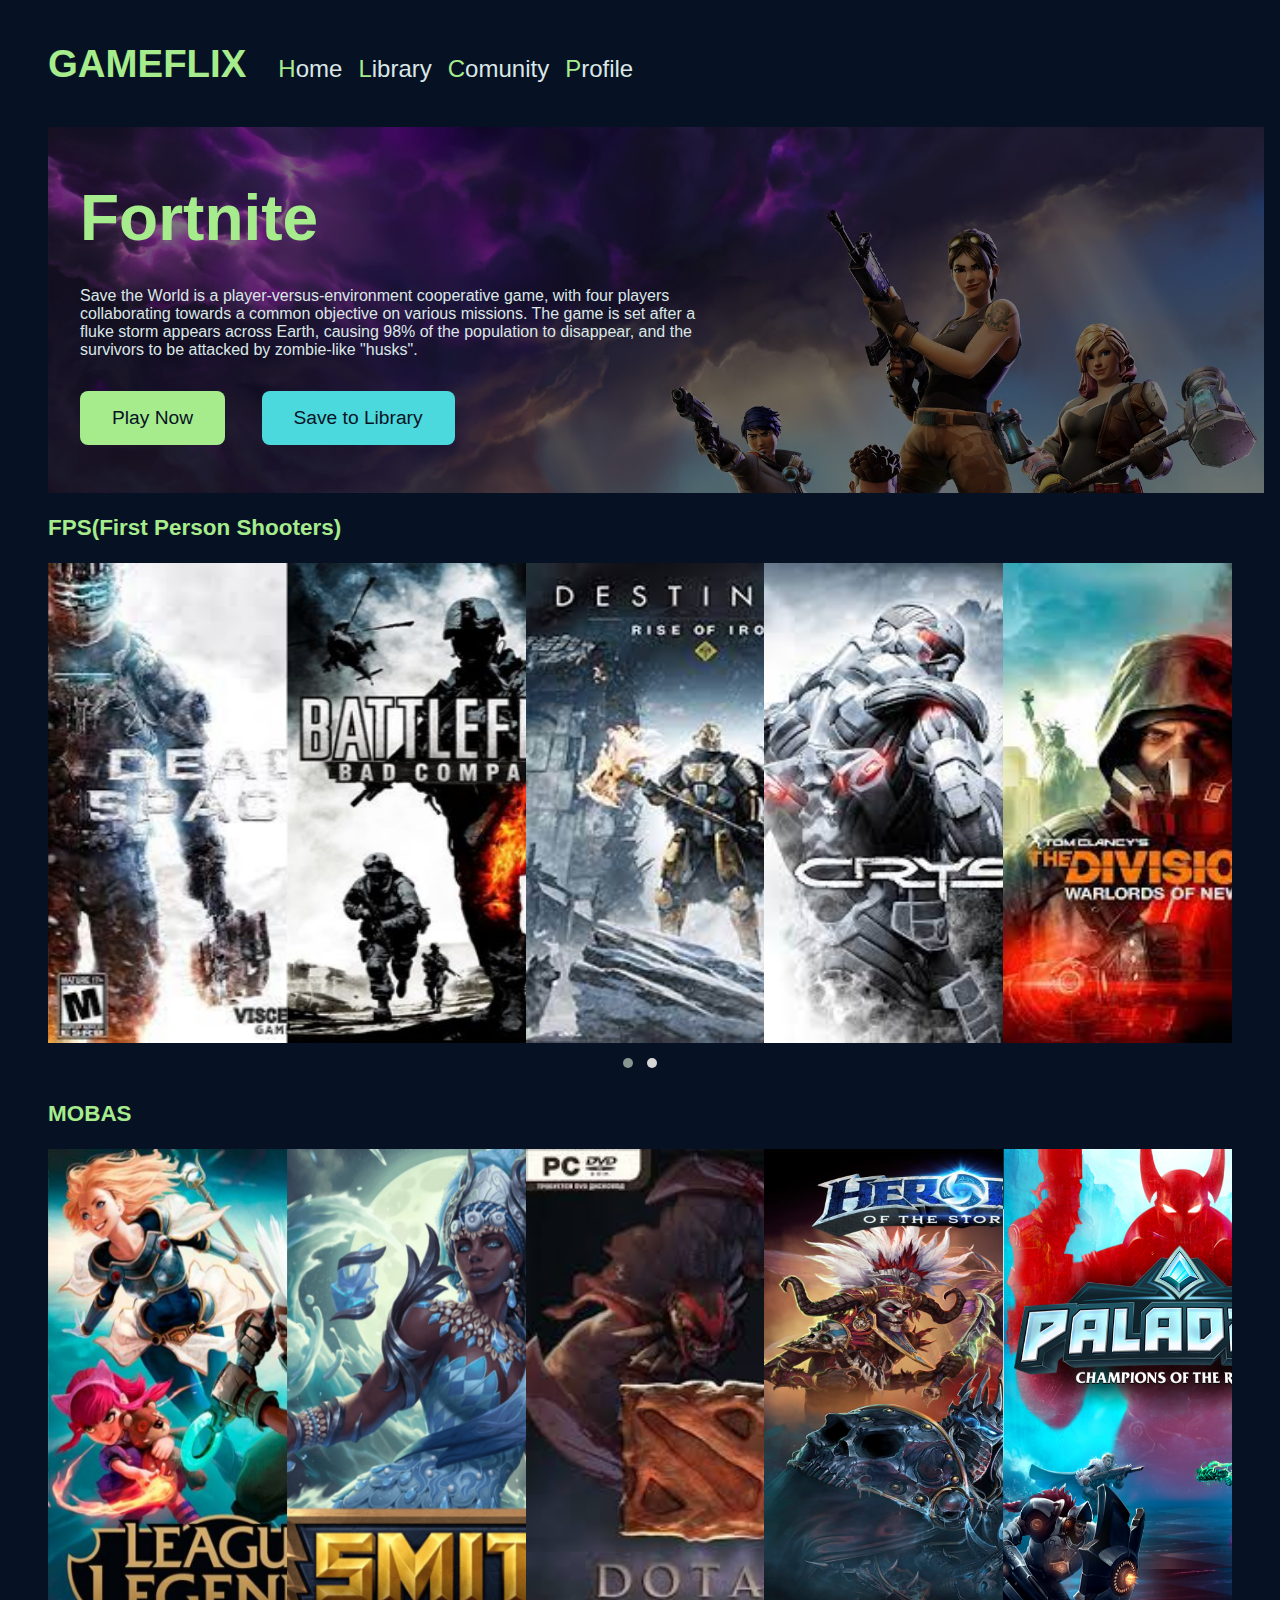
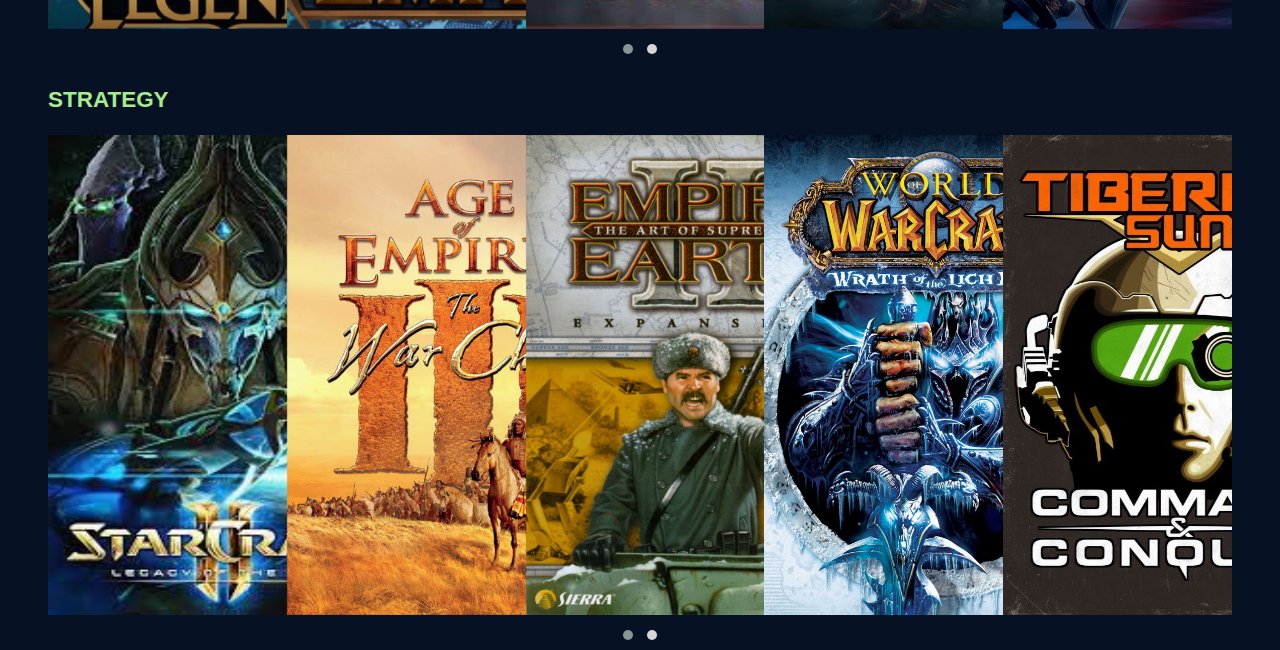
==== index.html @ 9cc9ceff "finished adding correct images on game scetions" ====
<!DOCTYPE html>
<html lang="en">
<head>
    <meta charset="UTF-8">
    <meta http-equiv="X-UA-Compatible" content="IE=edge">
    <meta name="viewport" content="width=device-width, initial-scale=1.0">

    <!-- site css -->
    <link rel="stylesheet" href="css/main.css">

    <!-- carrosel css -->
    <link rel="stylesheet" href="css/owl/owl.carousel.min.css">
    <link rel="stylesheet" href="css/owl/owl.theme.default.min.css">

    <title>GameFlix</title>
</head>
<body>
    <header>
        <div class="wrapper">
            <h1 class="green_text">GAMEFLIX</h1>
            <nav>
                <a href=""><span class="green_text">H</span>ome</a>
                <a href=""><span class="green_text">L</span>ibrary</a>
                <a href=""><span class="green_text">C</span>omunity</a>
                <a href=""><span class="green_text">P</span>rofile</a>
            </nav>
        </div>
    </header>
    <main>
        <section class="cover_game">
            
                <h2 class="title">Fortnite</h2>
                <p class="description">Save the World is a player-versus-environment cooperative game, with four players collaborating towards a common objective on various missions. The game is set after a fluke storm appears across Earth, causing 98% of the population to disappear, and the survivors to be attacked by zombie-like "husks".</p>
                <div class="wrapper">
                <div class="buttons">
                    <button class="play">
                        Play Now
                    </button>
                    <button class="save">
                        Save to Library
                    </button>
                </div>
                </div>
        </section>
        <section class="games_section">
            <h3 class="game_section_title">FPS(First Person Shooters)</h3>
            <div class="owl-carousel owl-theme ">
                <div class="item"><img src="imgs/thumbs/fps/fps_thumb1.jpg" alt=""></div>
                <div class="item"><img src="imgs/thumbs/fps/fps_thumb2.jpg" alt=""></div>
                <div class="item"><img src="imgs/thumbs/fps/fps_thumb3.jpg" alt=""></div>
                <div class="item"><img src="imgs/thumbs/fps/fps_thumb4.jpg" alt=""></div>
                <div class="item"><img src="imgs/thumbs/fps/fps_thumb5.jpg" alt=""></div>
                <div class="item"><img src="imgs/thumbs/fps/fps_thumb6.jpg" alt=""></div>
                <div class="item"><img src="imgs/thumbs/fps/fps_thumb7.jpg" alt=""></div>
                <div class="item"><img src="imgs/thumbs/fps/fps_thumb8.jpg" alt=""></div>
                <div class="item"><img src="imgs/thumbs/fps/fps_thumb9.jpg" alt=""></div>
                <div class="item"><img src="imgs/thumbs/fps/fps_thumb10.jpg" alt=""></div>                
            </div>
        </section>

        <section class="games_section">
            <h3 class="game_section_title">MOBAS</h3>
            <div class="owl-carousel owl-theme ">
                <div class="item"><img src="imgs/thumbs/moba/mbaa_thumbs_1.jpg" alt=""></div>
                <div class="item"><img src="imgs/thumbs/moba/mbaa_thumbs_2.png" alt=""></div>
                <div class="item"><img src="imgs/thumbs/moba/mbaa_thumbs_3.jpg" alt=""></div>
                <div class="item"><img src="imgs/thumbs/moba/mbaa_thumbs_4.jpg" alt=""></div>
                <div class="item"><img src="imgs/thumbs/moba/mbaa_thumbs_5.jpg" alt=""></div>
                <div class="item"><img src="imgs/thumbs/moba/mbaa_thumbs_6.jpg" alt=""></div>
                <div class="item"><img src="imgs/thumbs/moba/mbaa_thumbs_7.webp" alt=""></div>
                <div class="item"><img src="imgs/thumbs/moba/mbaa_thumbs_8.jpg" alt=""></div>
                <div class="item"><img src="imgs/thumbs/moba/mbaa_thumbs_9.jpg" alt=""></div>
                <div class="item"><img src="imgs/thumbs/moba/mbaa_thumbs_10.jpg" alt=""></div>
                
                          
            </div>
        </section>

        <section class="games_section">
            <h3 class="game_section_title">STRATEGY</h3>
            <div class="owl-carousel owl-theme ">
                <div class="item"><img src="imgs/thumbs/strategy/straategy_thubs_1.jpg" alt=""></div>
                <div class="item"><img src="imgs/thumbs/strategy/straategy_thubs_2.jpg" alt=""></div>
                <div class="item"><img src="imgs/thumbs/strategy/straategy_thubs_3.jpg" alt=""></div>
                <div class="item"><img src="imgs/thumbs/strategy/straategy_thubs_4.jpg" alt=""></div>
                <div class="item"><img src="imgs/thumbs/strategy/straategy_thubs_5.jpg" alt=""></div>
                <div class="item"><img src="imgs/thumbs/strategy/straategy_thubs_6.jpg" alt=""></div>
                <div class="item"><img src="imgs/thumbs/strategy/straategy_thubs_7.jpg" alt=""></div>
                <div class="item"><img src="imgs/thumbs/strategy/straategy_thubs_8.jpg" alt=""></div>
                <div class="item"><img src="imgs/thumbs/strategy/straategy_thubs_9.jpeg" alt=""></div>
                <div class="item"><img src="imgs/thumbs/strategy/straategy_thubs_10.jpg" alt=""></div>
                
                
            </div>
        </section>

    </main>

    <!-- scripst -->
    
    <!-- owl carrrosel scrpst -->
    <script src="https://ajax.googleapis.com/ajax/libs/jquery/3.3.1/jquery.min.js"></script>
    <script defer src="js/owl/owl.carousel.min.js"></script>

    <!-- site scripts -->
    <script defer src="js/main.js"></script>
</body>
</html>

<!-- taarefaas
-- menu de naavegaaçãao estilizxar
-- cobver ge estilizzar
-- introduzir primerio carocel
-- ???


-->
---- css/main.css ----
:root{
    --light_green: #a6ec8d;
    --rich_black_forgra_29: #061223;
    --text_white: #dbe7e7;
    --dark_turquoise: #4CD9DE;
}

/* reset css */
/* 
*{
    padding: 0;
    margin: 0;
    box-sizing: border-box;
    text-decoration: none;
    font-family: sans-serif;
    font-size: 14px;
    font-family: 'Space Mono', monospace;
} */

/* base site rules */

a{
    color: var(--text_white);
    text-decoration: none;
}

body{
    background-color: var(--rich_black_forgra_29);
    color: var(--text_white);
    margin: 0 3rem;
    font-family: 'Arial', 'Helvetica', sans-serif;
    font-size: 1.2rem;
}

.wrapper{
    display: flex;
    align-items: baseline;
    justify-content: flex-start;
    margin: 1rem 0;

}

.green_text{
    color: var(--light_green);
}


/* header rules */

header nav{
    display: flex;
    align-items: center;
    justify-content: flex-start;
    width: 100%;
}
header nav {
    margin-left: 1rem

}

header nav a{
    margin-left: 1rem;
    font-size: 1.5rem;
    
}


/* featured game */

.cover_game{
    display: flex;
    flex-direction: column;
    justify-content: center;
    align-items: flex-start;

    background-image: linear-gradient(rgba(0,0,0,.5),rgba(0,0,0,.5)100%) , url("../imgs/cover/fortnite_cover_image.jpg");
    background-size: cover;
    min-height: 30vh;
    width: 100%;
    font-size: 1rem;
    padding-left: 2rem;
    padding-bottom: 2rem;
}

.cover_game .title{
    font-size: 4rem;
    color: var(--light_green);
    margin-bottom: 1rem;
}

.cover_game .description{
    margin-top: 1rem;
    width: 55%;
}

.cover_game .wrapper .buttons button{
    padding: 1rem 2rem;
    margin-right: 2rem;
    border: none;
    border-radius: 0.5rem;
    color: var(--rich_black_forgra_29);
    font-size: 1.2rem;
    
}

.play{
    background-color: var(--light_green);
}

.save{
    background-color: var(--dark_turquoise);
}

/* games section list */


.games_section div .item img{
    width: 22rem;
    height: 30rem;
    background-size: cover;
}

.games_section .game_section_title{
    color: var(--light_green);
}
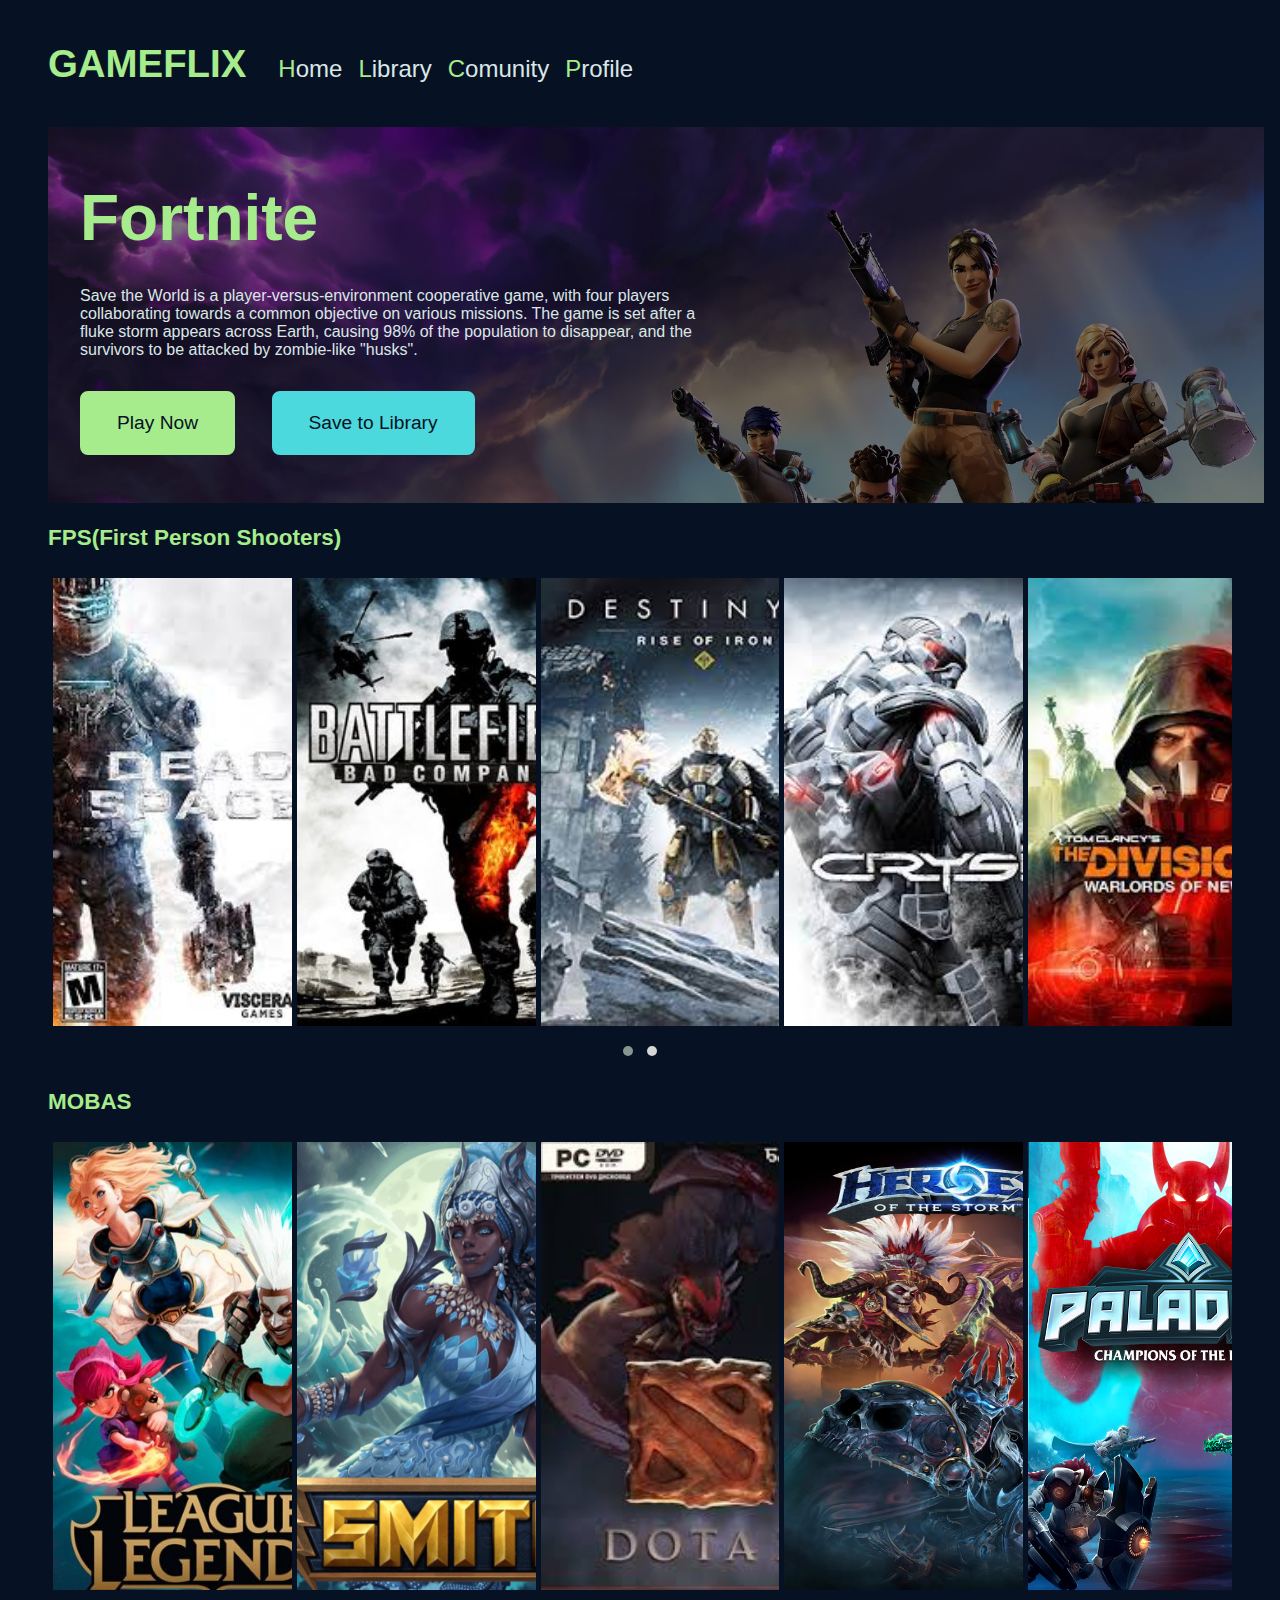
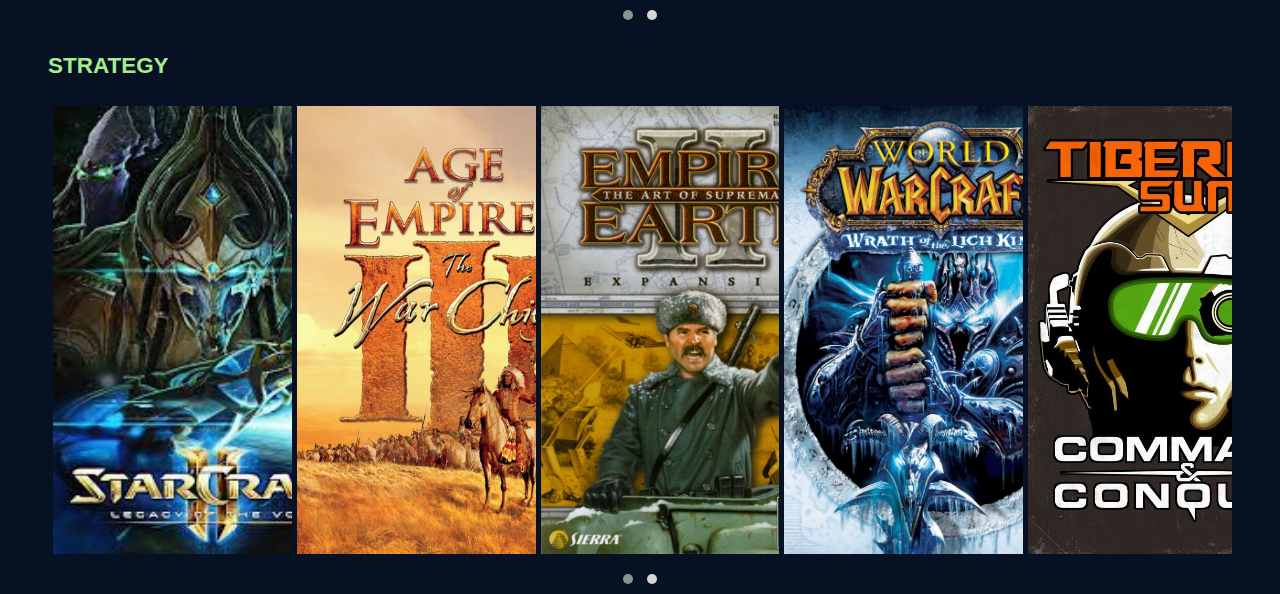
==== commit f23ca57a: "added all over events for fist stage" ====
--- a/index.html
+++ b/index.html
@@ -108,10 +108,12 @@
 </html>
 
 <!-- taarefaas
--- menu de naavegaaçãao estilizxar
--- cobver ge estilizzar
--- introduzir primerio carocel
--- ???
+
+-- add aanimation on mouse over in butto
+-- add comunity page
+-- add libray page
+-- add profile page
+-- make everything responsive
 
 
 -->--- a/css/main.css
+++ b/css/main.css
@@ -1,8 +1,11 @@
 :root{
     --light_green: #a6ec8d;
+    --light_green_h: #A6EC8D;
     --rich_black_forgra_29: #061223;
     --text_white: #dbe7e7;
+    --text_white_h: #ffffff;
     --dark_turquoise: #4CD9DE;
+    --dark_turquoise_h: #0cedf5;
 }
 
 /* reset css */
@@ -64,6 +67,14 @@
     
 }
 
+header nav a:hover{
+    color: var(--text_white_h);
+}
+
+.green_text:hover{
+    color: var(--light_green_h);
+}
+
 
 /* featured game */
 
@@ -96,30 +107,58 @@
 .cover_game .wrapper .buttons button{
     padding: 1rem 2rem;
     margin-right: 2rem;
-    border: none;
     border-radius: 0.5rem;
     color: var(--rich_black_forgra_29);
     font-size: 1.2rem;
-    
+    cursor: pointer;   
+    transition: .3s ease all;
 }
 
-.play{
+.cover_game .wrapper .buttons .play{
     background-color: var(--light_green);
+    border: 5px solid var(--light_green); 
+    color: var(--rich_black_forgra_29);
 }
 
-.save{
+.cover_game .wrapper .buttons .play:hover{
+    border: 5px solid var(--text_white_h); 
+    background-color: var(--light_green_h);
+    color: var(--dark_turquoise_h);
+}
+
+.cover_game .wrapper .buttons .save{
     background-color: var(--dark_turquoise);
+    border: 5px solid var(--dark_turquoise); 
+    color: var(--rich_black_forgra_29);    
+}
+
+.cover_game .wrapper .buttons .save:hover{
+    border: 5px solid var(--text_white_h); 
+    background-color: var(--dark_turquoise_h);
+    color: var(--text_white_h);
 }
 
 /* games section list */
 
 
 .games_section div .item img{
-    width: 22rem;
-    height: 30rem;
+    width: 20rem;
+    height: 28rem;
     background-size: cover;
 }
 
 .games_section .game_section_title{
     color: var(--light_green);
-}+}
+
+.games_section div .item{
+    border: 5px solid var(--rich_black_forgra_29);
+   
+
+}
+
+.games_section div .item:hover{
+    border: 5px solid var(--light_green);
+    
+
+}
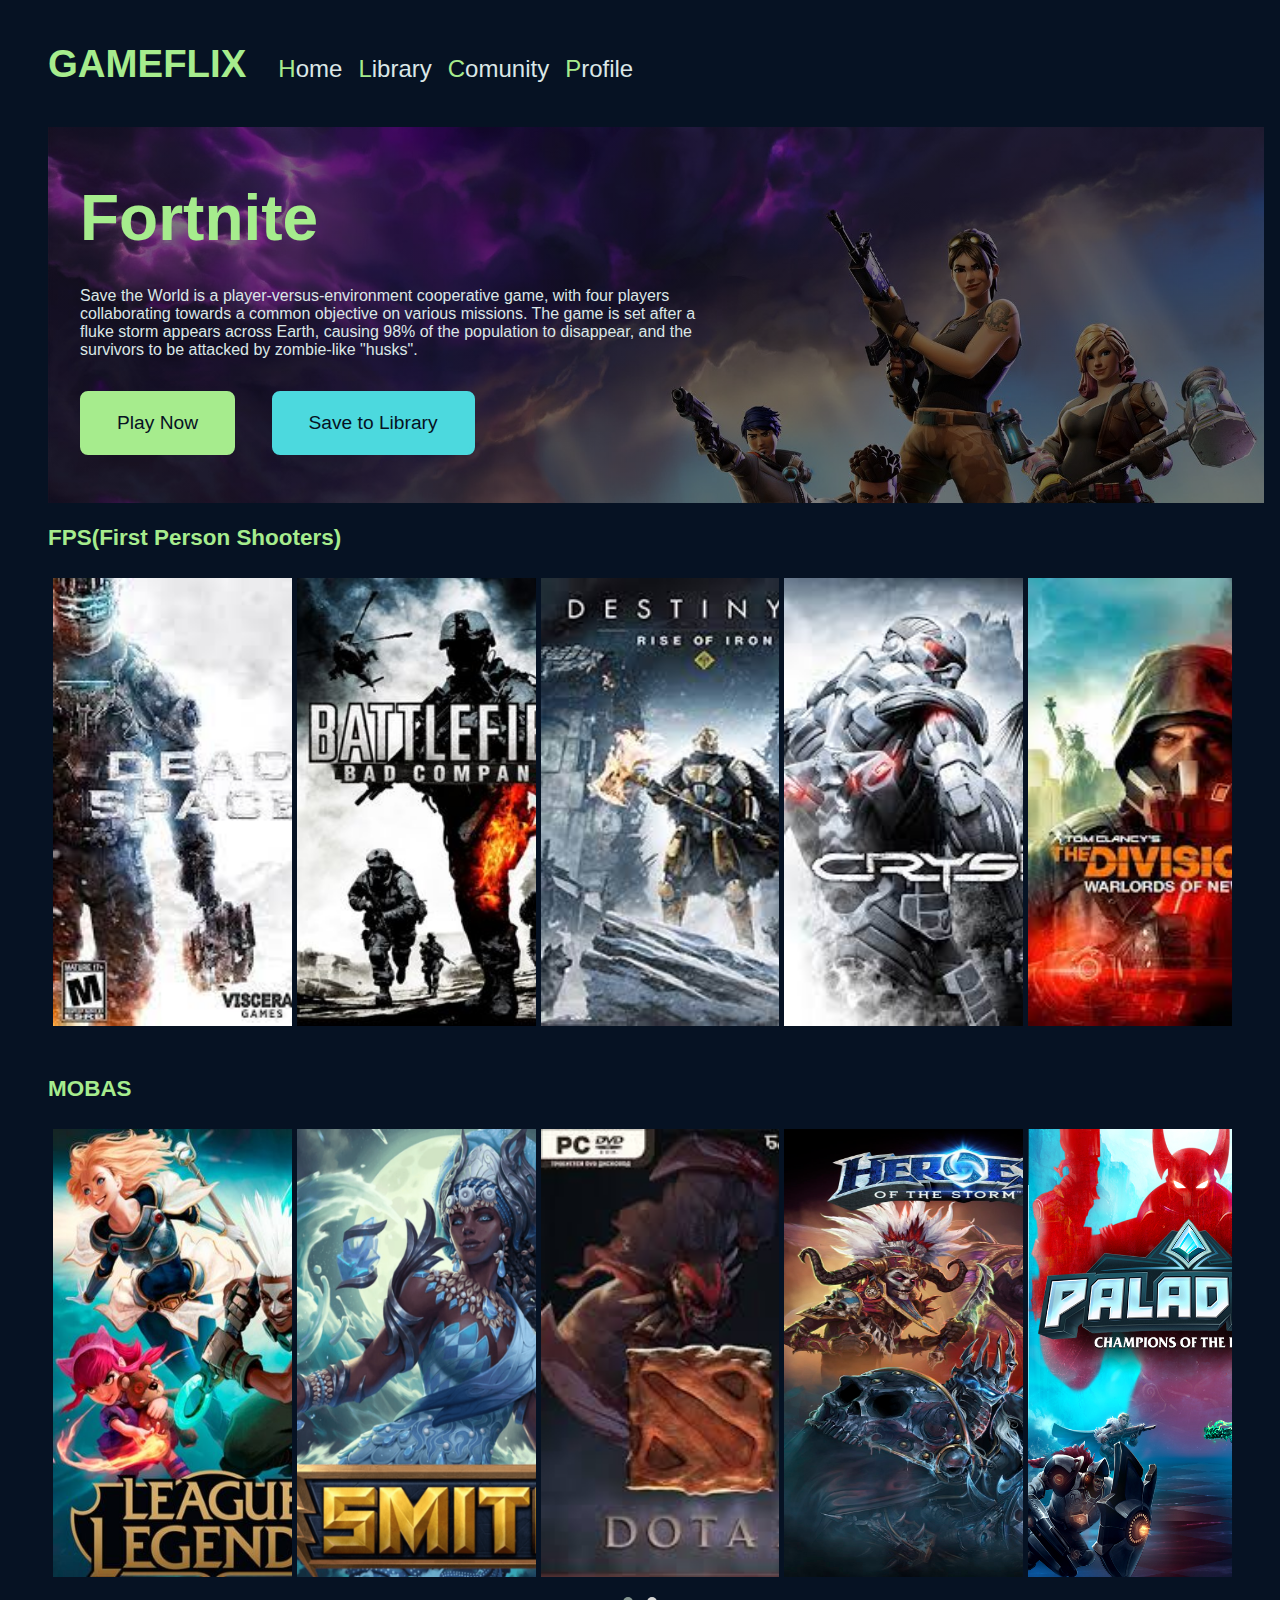
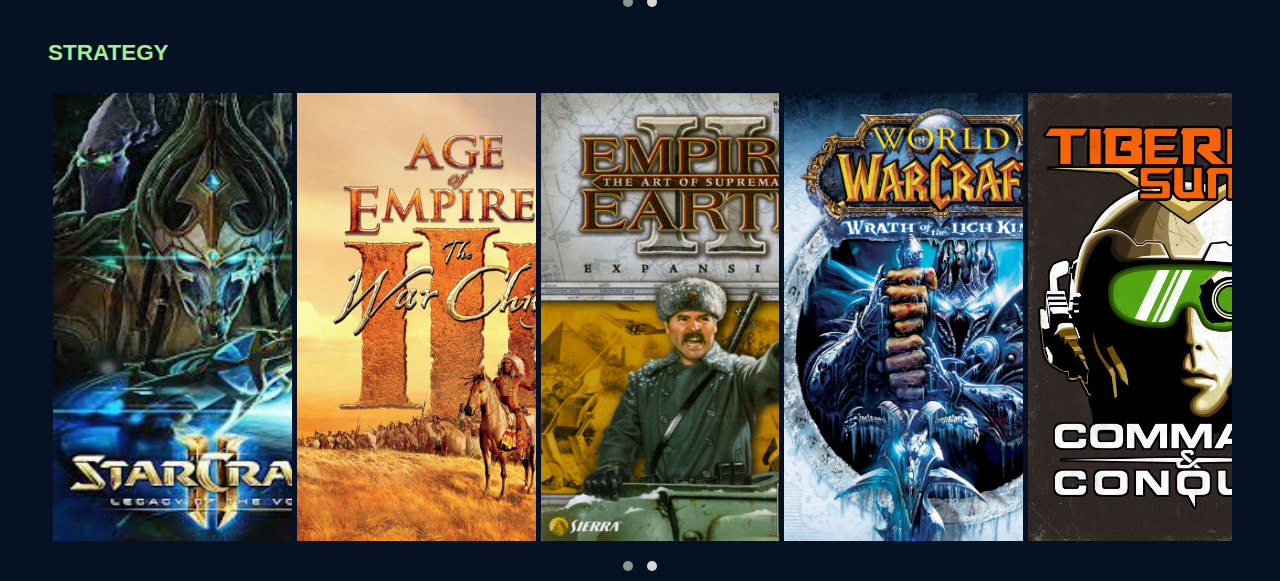
==== commit a99402b9: "added better css for comunity" ====
--- a/index.html
+++ b/index.html
@@ -17,11 +17,11 @@
 <body>
     <header>
         <div class="wrapper">
-            <h1 class="green_text">GAMEFLIX</h1>
+            <h1><a href="../index.html" class="green_text">GAMEFLIX</a></h1>
             <nav>
-                <a href=""><span class="green_text">H</span>ome</a>
+                <a href="index.html"><span class="green_text">H</span>ome</a>
                 <a href=""><span class="green_text">L</span>ibrary</a>
-                <a href=""><span class="green_text">C</span>omunity</a>
+                <a href="pages/comunity.html"><span class="green_text">C</span>omunity</a>
                 <a href=""><span class="green_text">P</span>rofile</a>
             </nav>
         </div>
@@ -44,7 +44,7 @@
         </section>
         <section class="games_section">
             <h3 class="game_section_title">FPS(First Person Shooters)</h3>
-            <div class="owl-carousel owl-theme ">
+            <div class="owl-carousel">
                 <div class="item"><img src="imgs/thumbs/fps/fps_thumb1.jpg" alt=""></div>
                 <div class="item"><img src="imgs/thumbs/fps/fps_thumb2.jpg" alt=""></div>
                 <div class="item"><img src="imgs/thumbs/fps/fps_thumb3.jpg" alt=""></div>
@@ -109,8 +109,8 @@
 
 <!-- taarefaas
 
--- add aanimation on mouse over in butto
 -- add comunity page
+--make forum side bar aand main paart with top post
 -- add libray page
 -- add profile page
 -- make everything responsive
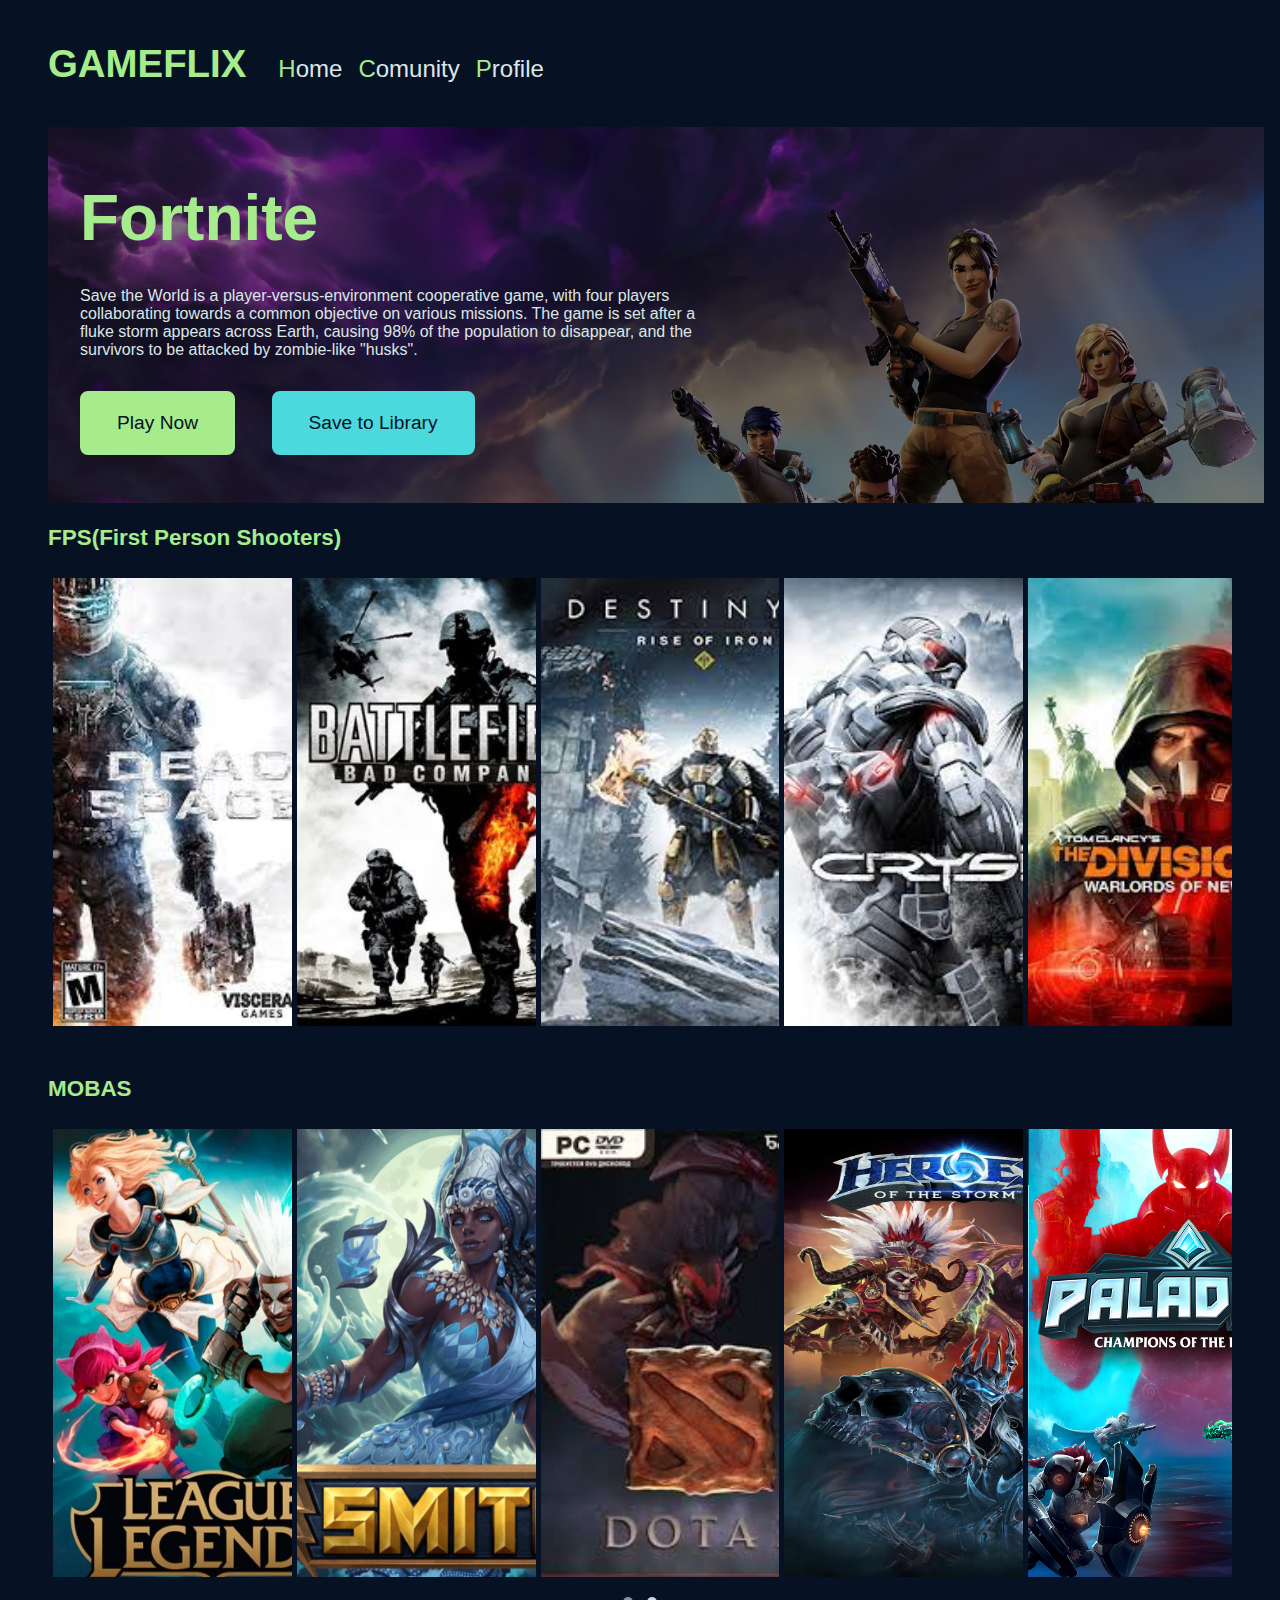
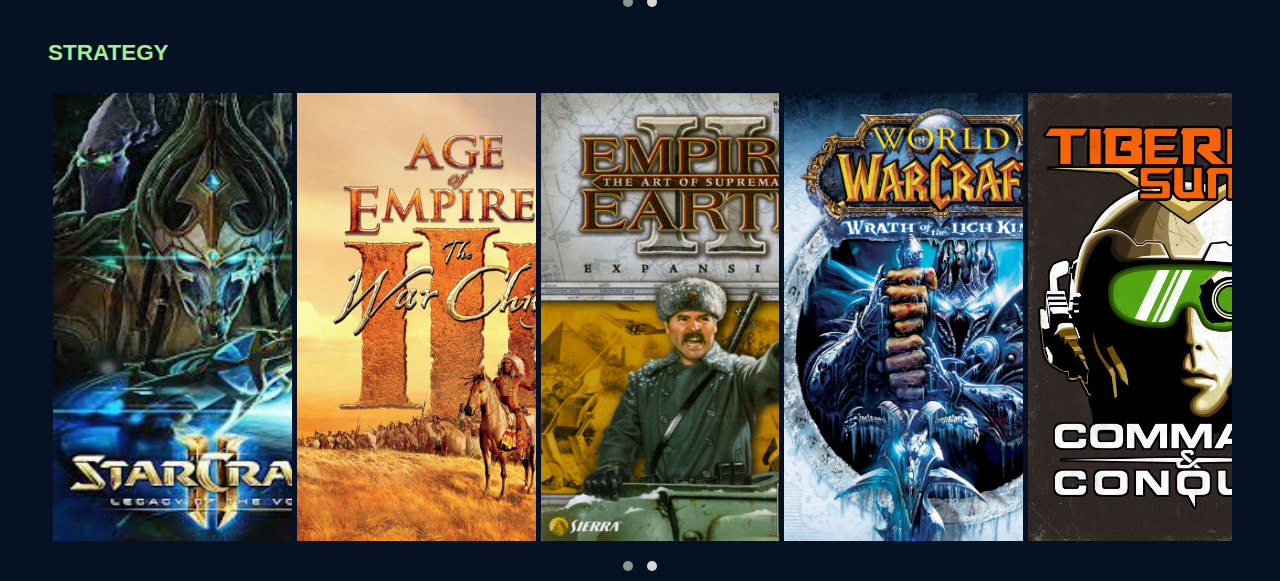
==== commit 64a271a5: "finished html and page dseign" ====
--- a/index.html
+++ b/index.html
@@ -20,9 +20,8 @@
             <h1><a href="../index.html" class="green_text">GAMEFLIX</a></h1>
             <nav>
                 <a href="index.html"><span class="green_text">H</span>ome</a>
-                <a href=""><span class="green_text">L</span>ibrary</a>
                 <a href="pages/comunity.html"><span class="green_text">C</span>omunity</a>
-                <a href=""><span class="green_text">P</span>rofile</a>
+                <a href="pages/profile.html"><span class="green_text">P</span>rofile</a>
             </nav>
         </div>
     </header>
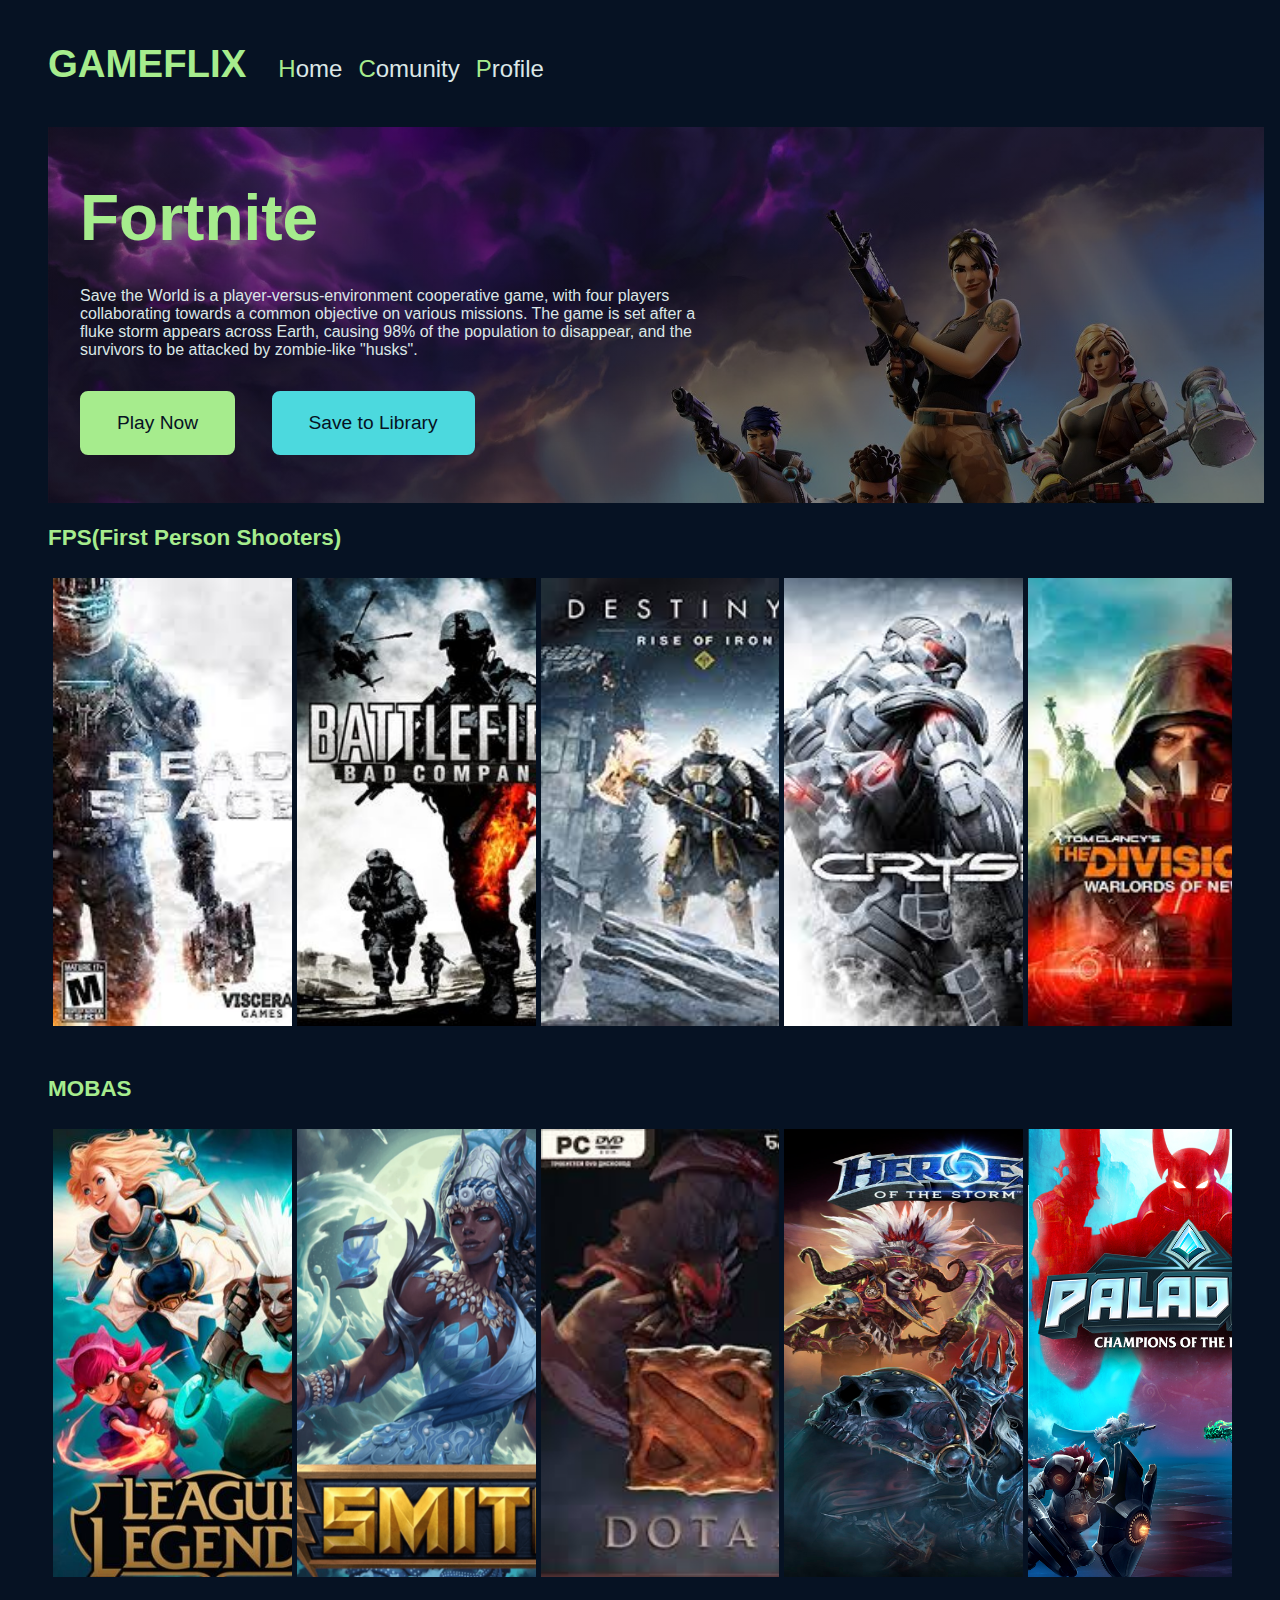
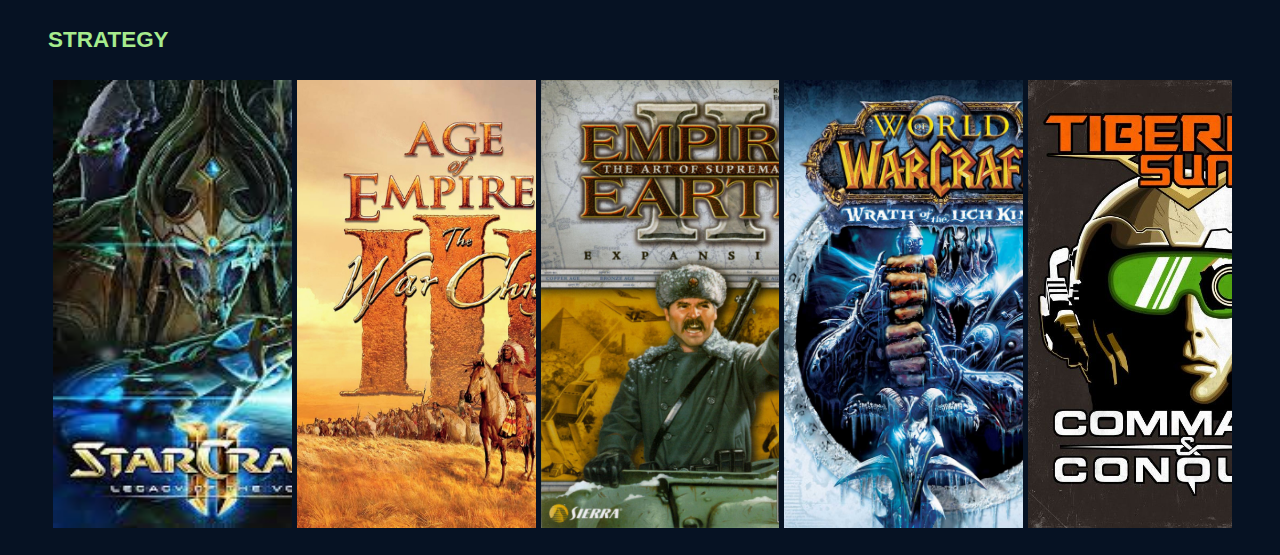
==== commit f9a208dc: "added smaall behaviors" ====
--- a/index.html
+++ b/index.html
@@ -59,7 +59,7 @@
 
         <section class="games_section">
             <h3 class="game_section_title">MOBAS</h3>
-            <div class="owl-carousel owl-theme ">
+            <div class="owl-carousel">
                 <div class="item"><img src="imgs/thumbs/moba/mbaa_thumbs_1.jpg" alt=""></div>
                 <div class="item"><img src="imgs/thumbs/moba/mbaa_thumbs_2.png" alt=""></div>
                 <div class="item"><img src="imgs/thumbs/moba/mbaa_thumbs_3.jpg" alt=""></div>
@@ -77,7 +77,7 @@
 
         <section class="games_section">
             <h3 class="game_section_title">STRATEGY</h3>
-            <div class="owl-carousel owl-theme ">
+            <div class="owl-carousel">
                 <div class="item"><img src="imgs/thumbs/strategy/straategy_thubs_1.jpg" alt=""></div>
                 <div class="item"><img src="imgs/thumbs/strategy/straategy_thubs_2.jpg" alt=""></div>
                 <div class="item"><img src="imgs/thumbs/strategy/straategy_thubs_3.jpg" alt=""></div>
@@ -108,11 +108,12 @@
 
 <!-- taarefaas
 
--- add comunity page
---make forum side bar aand main paart with top post
--- add libray page
--- add profile page
+--add more behaviors home
+--add more behaviors comunity
+--add more behaviors profile
+
+--add icons
 -- make everything responsive
 
 
--->+-->
